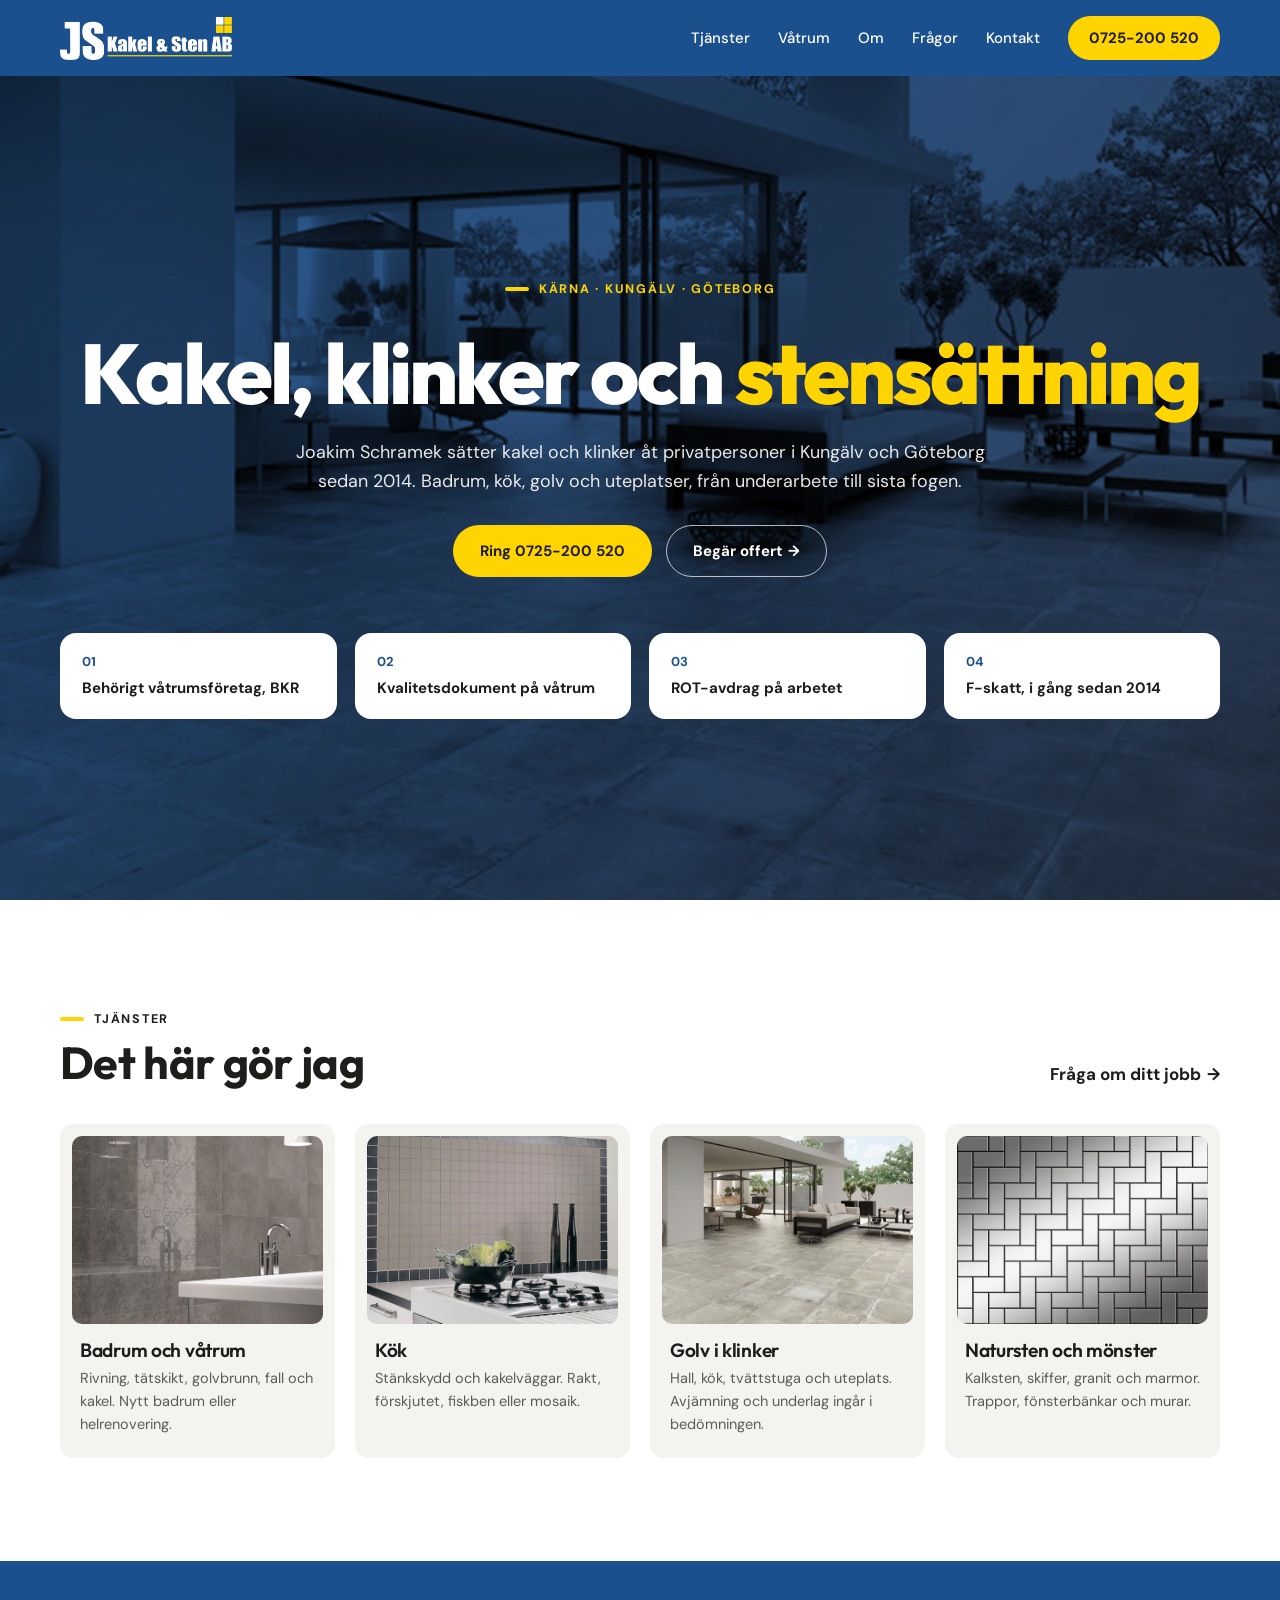
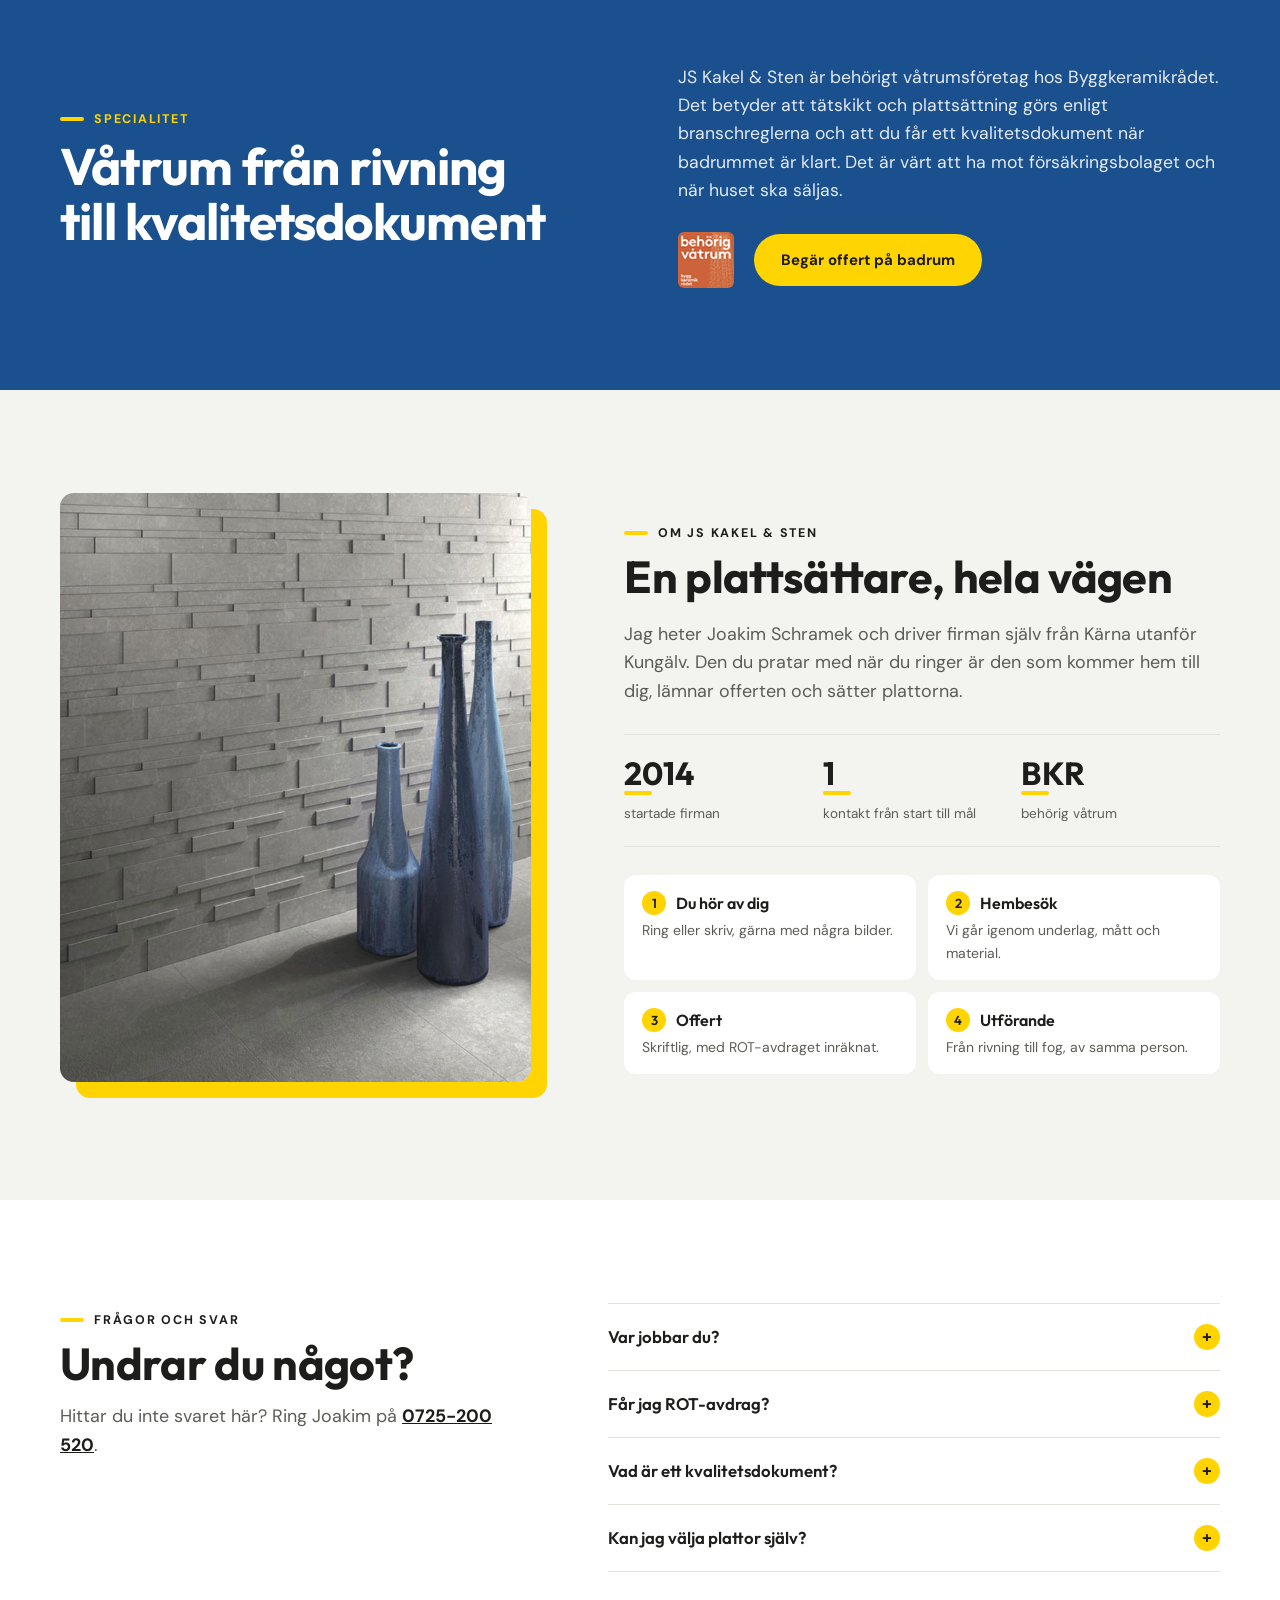
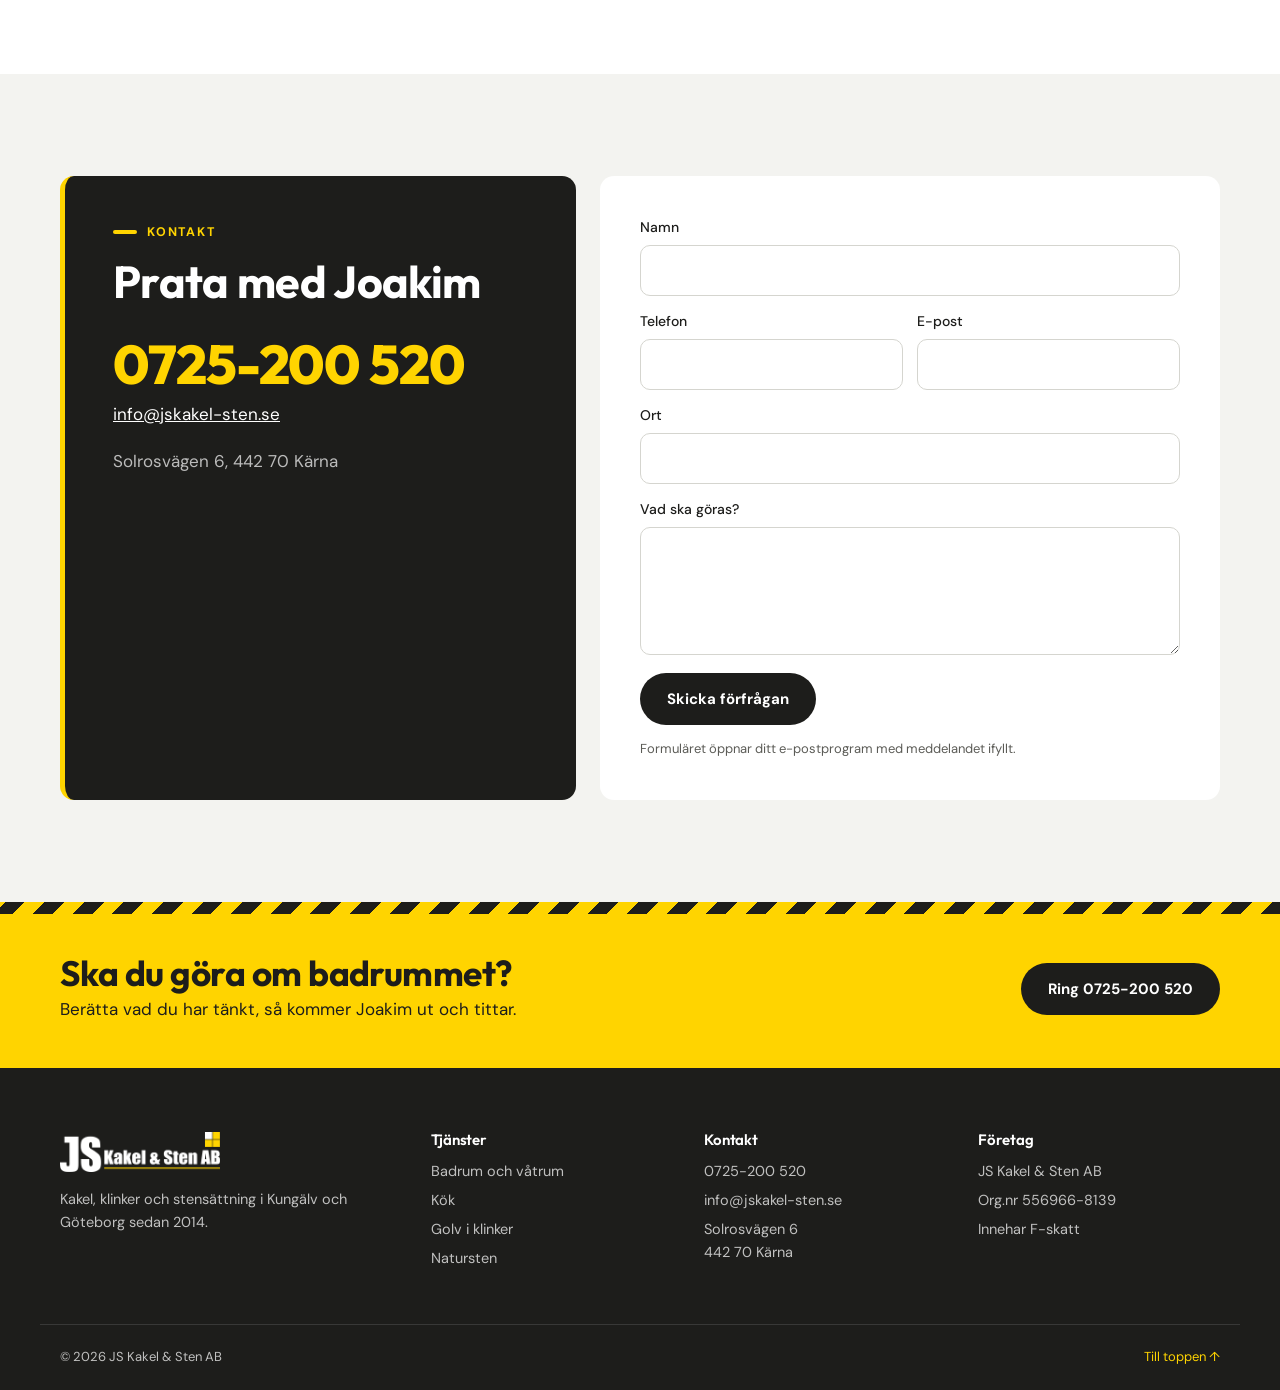
==== index.html @ a754ce3d "Redirect Pages root to docs/ Co-Authored-By: Claude Opus 5.5 <noreply@anthropic.com> Claude-Session:" ====
<!doctype html>
<html lang="sv">
<head>
  <meta charset="utf-8">
  <title>JS Kakel &amp; Sten AB</title>
  <meta http-equiv="refresh" content="0; url=docs/">
  <link rel="canonical" href="docs/">
  <script>location.replace('docs/' + location.hash);</script>
</head>
<body>
  <p><a href="docs/">Till JS Kakel &amp; Sten AB</a></p>
</body>
</html>
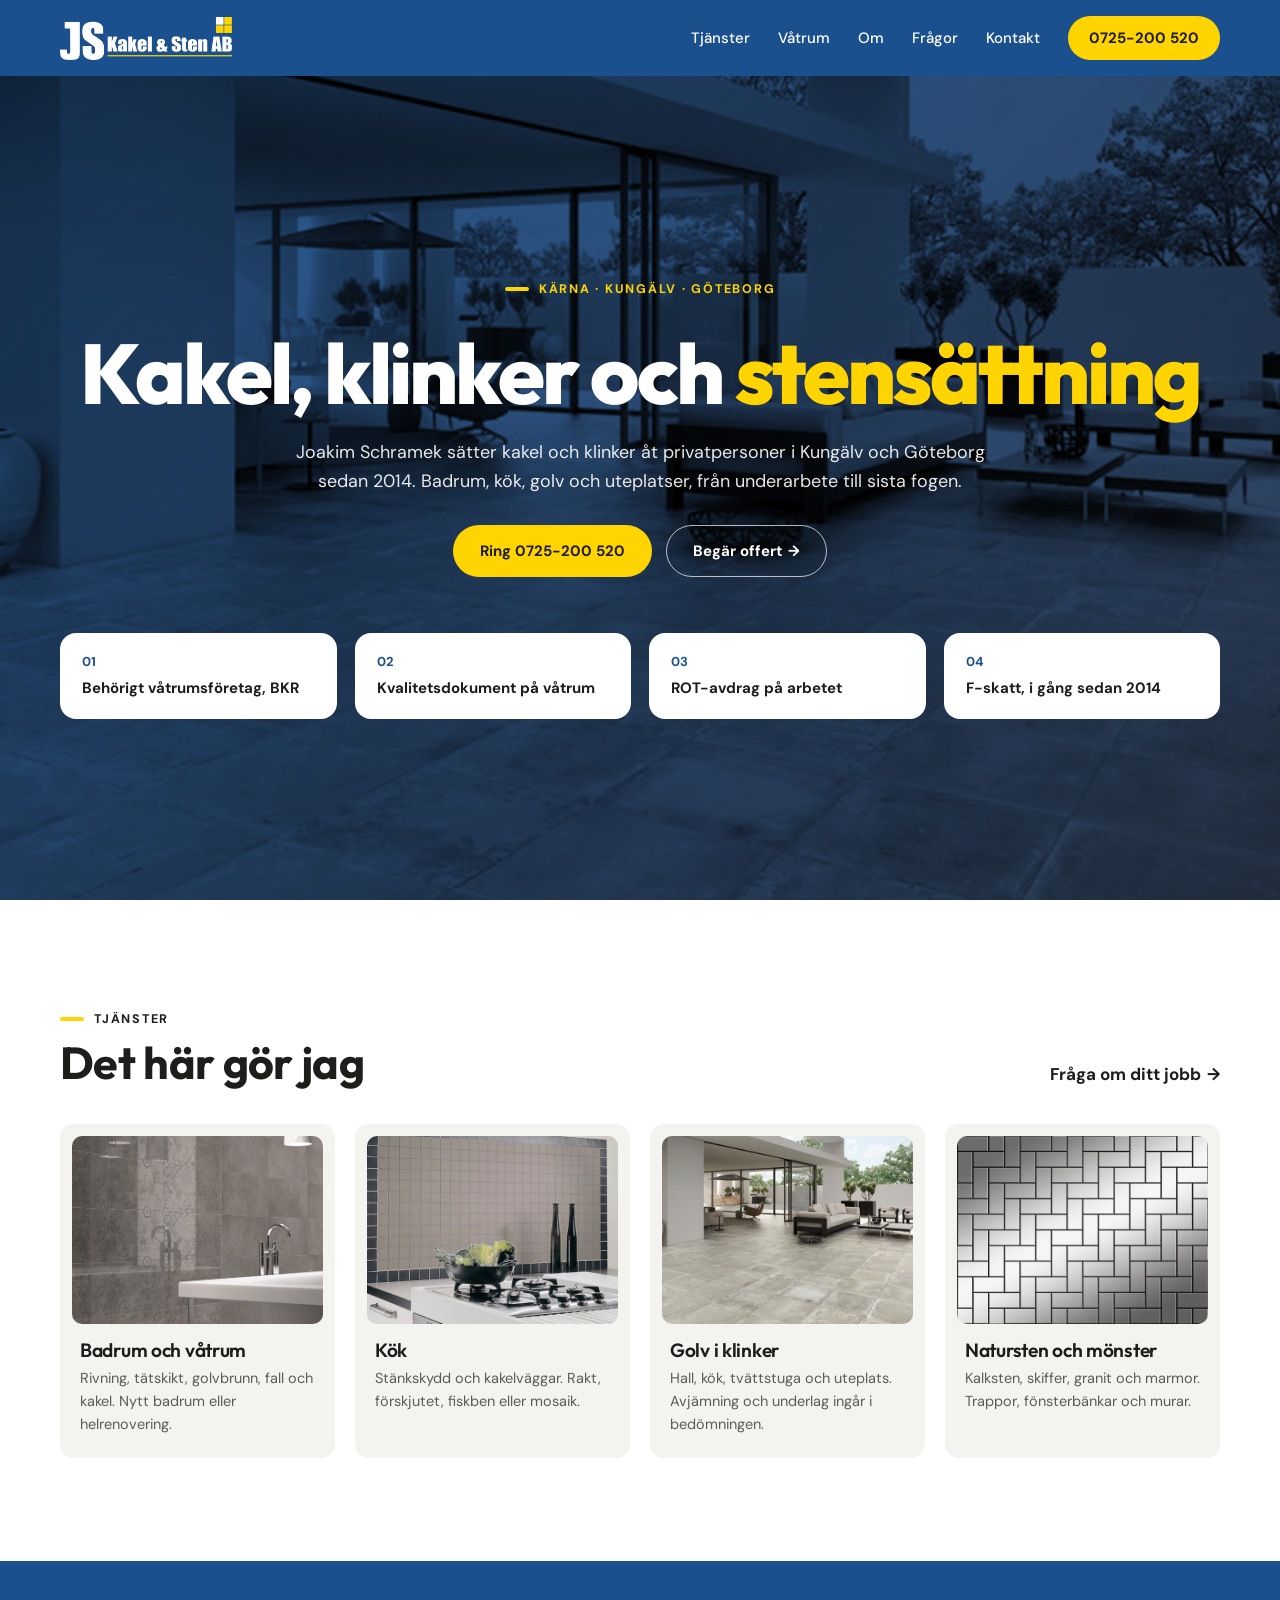
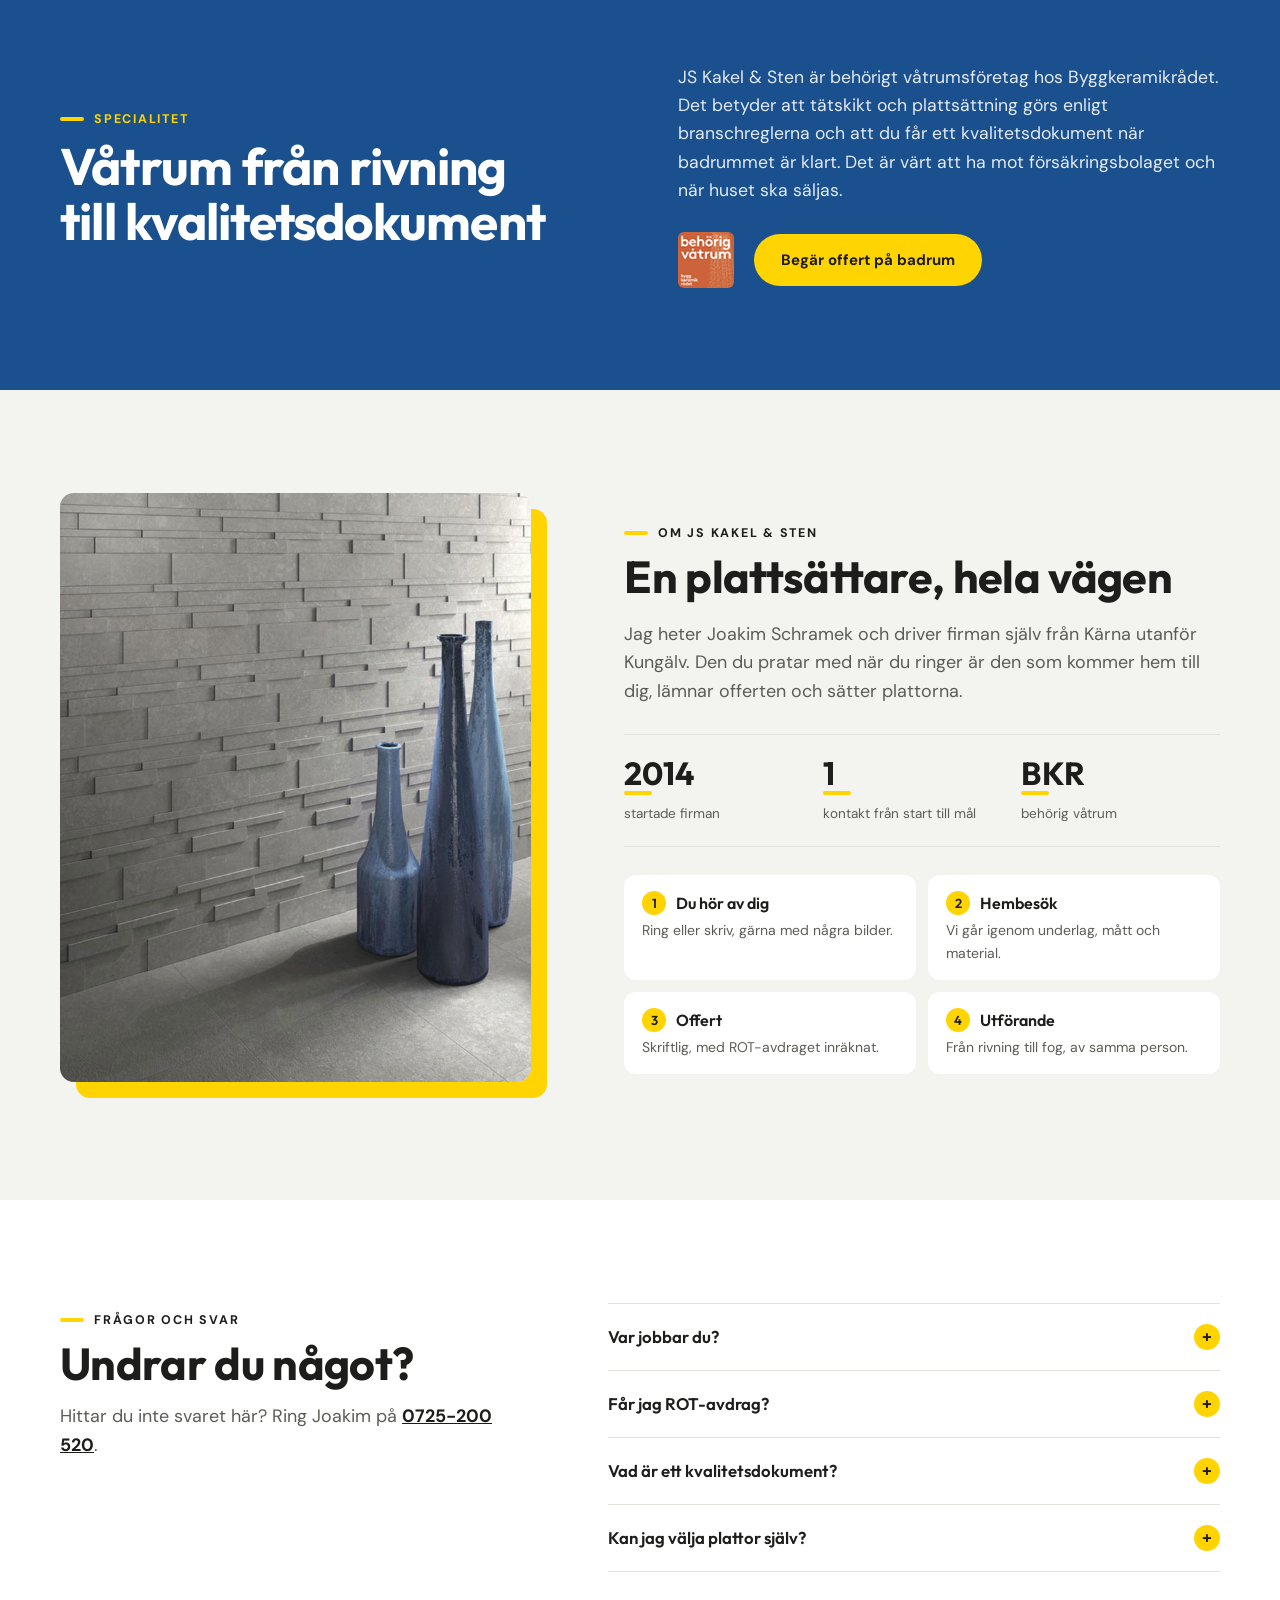
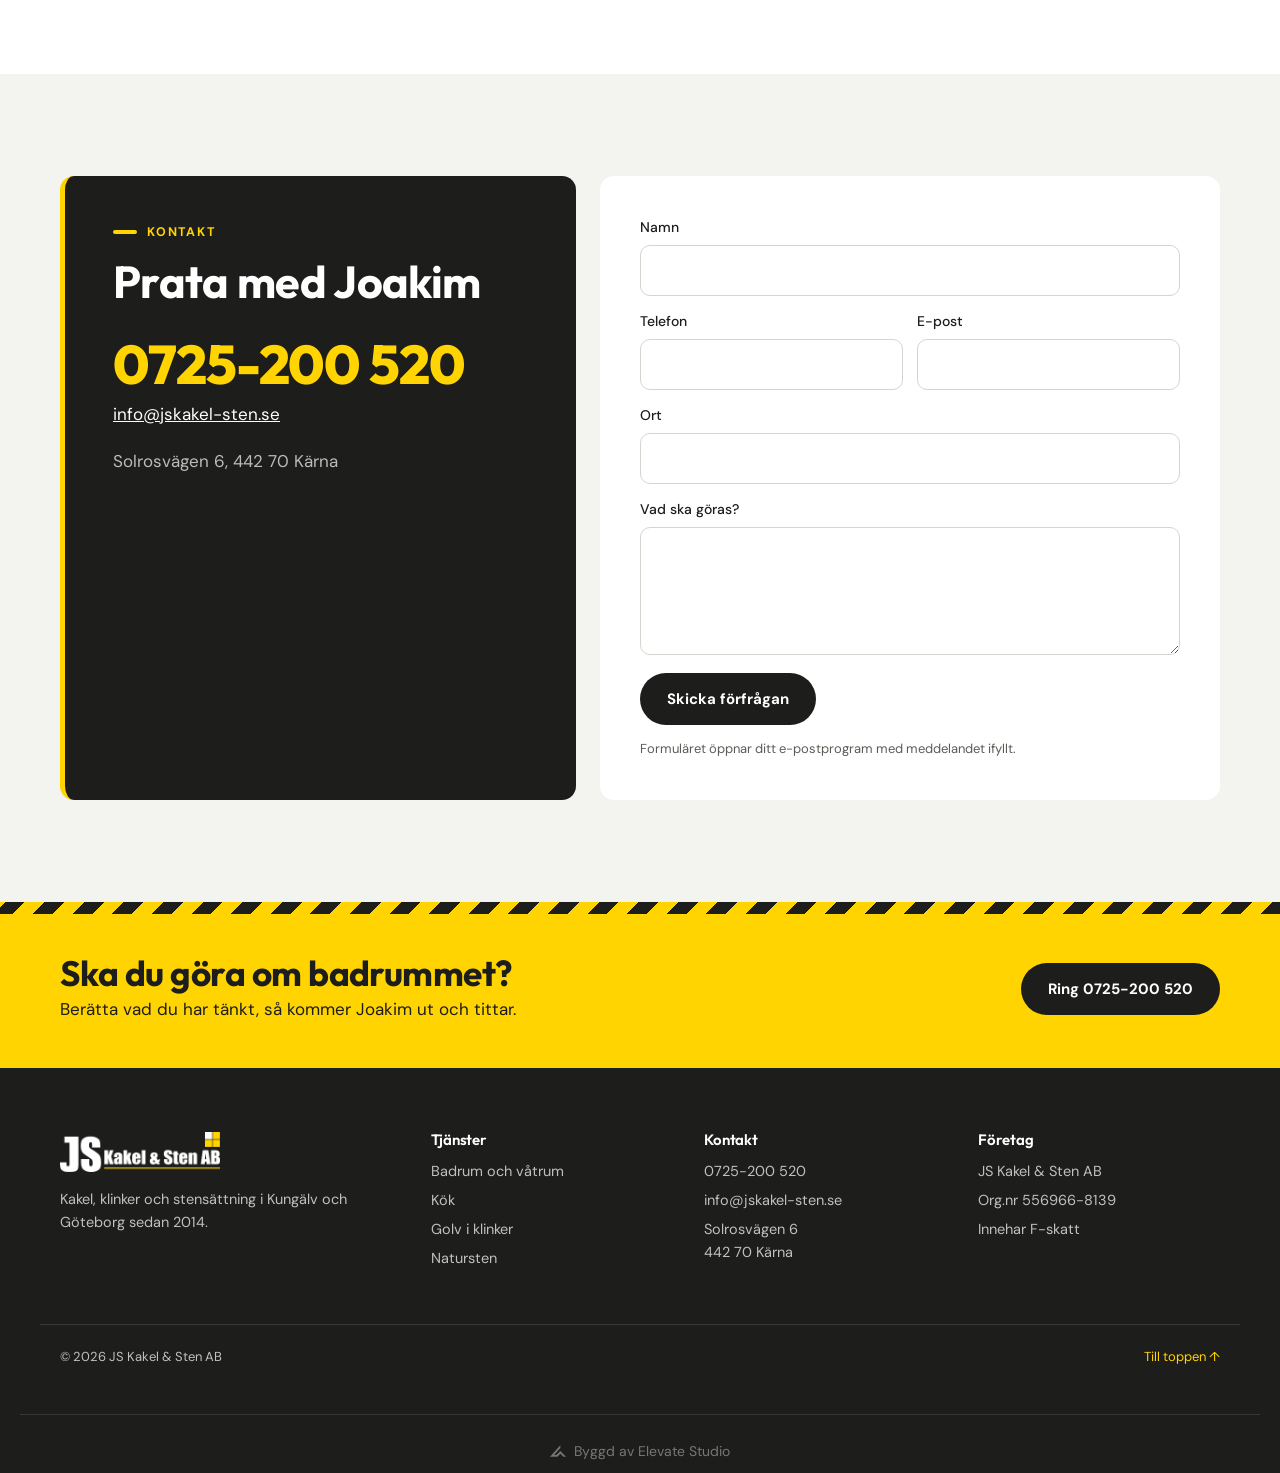
==== commit fd65e6de: "Lägg till Elevate Studio-credit med logga under footern Co-Authored-By: Claude Fable 5.1 <noreply@an" ====
--- a/index.html
+++ b/index.html
@@ -9,5 +9,8 @@
 </head>
 <body>
   <p><a href="docs/">Till JS Kakel &amp; Sten AB</a></p>
+<!-- elevate-credit -->
+<style>.elevate-credit{max-width:1240px;margin:24px auto 0;padding:20px 16px 0;border-top:1px solid rgba(128,128,128,.25);display:flex;justify-content:center;box-sizing:border-box}.elevate-credit a{display:inline-flex;align-items:center;gap:8px;padding:8px 0;font:inherit;font-size:13px;line-height:1;color:inherit;opacity:.55;text-decoration:none;transition:opacity .2s}.elevate-credit a:hover,.elevate-credit a:focus-visible{opacity:1}.elevate-credit svg{width:16px;height:16px;flex:none;display:block}@media(min-width:1024px){.elevate-credit a{font-size:14px}}</style>
+<div class="elevate-credit"><a href="https://elevatestudio.nu" target="_blank" rel="noopener"><svg viewBox="0 0 1884.3 1353.9" aria-hidden="true"><path d="M0.0 1353.9 L1218.7 0.0 L1218.7 329.1 L479.7 1136.4 L786.7 1132.4 L1215.5 687.4 L1884.3 1349.9 L1590.1 1349.9 L1218.6 994.7 L865.4 1349.9Z" fill="currentColor"/></svg>Byggd av Elevate Studio</a></div>
 </body>
 </html>
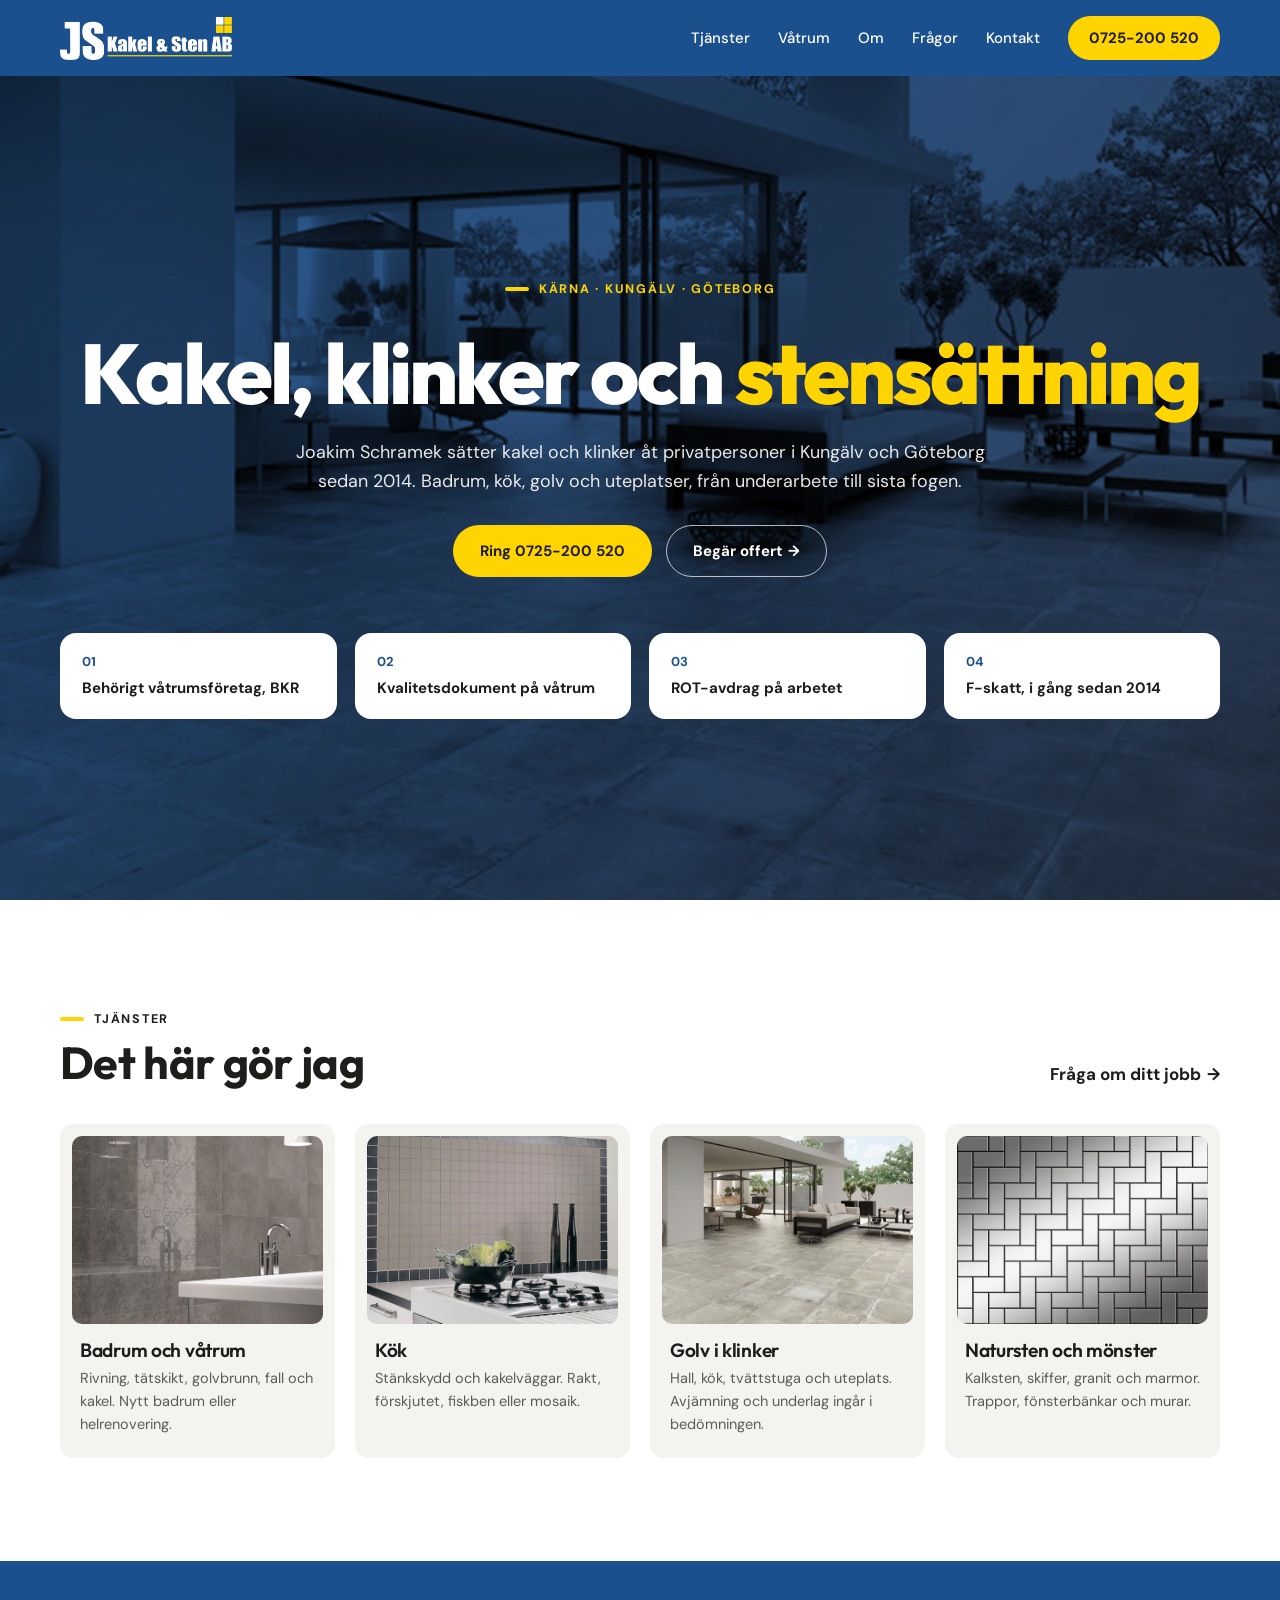
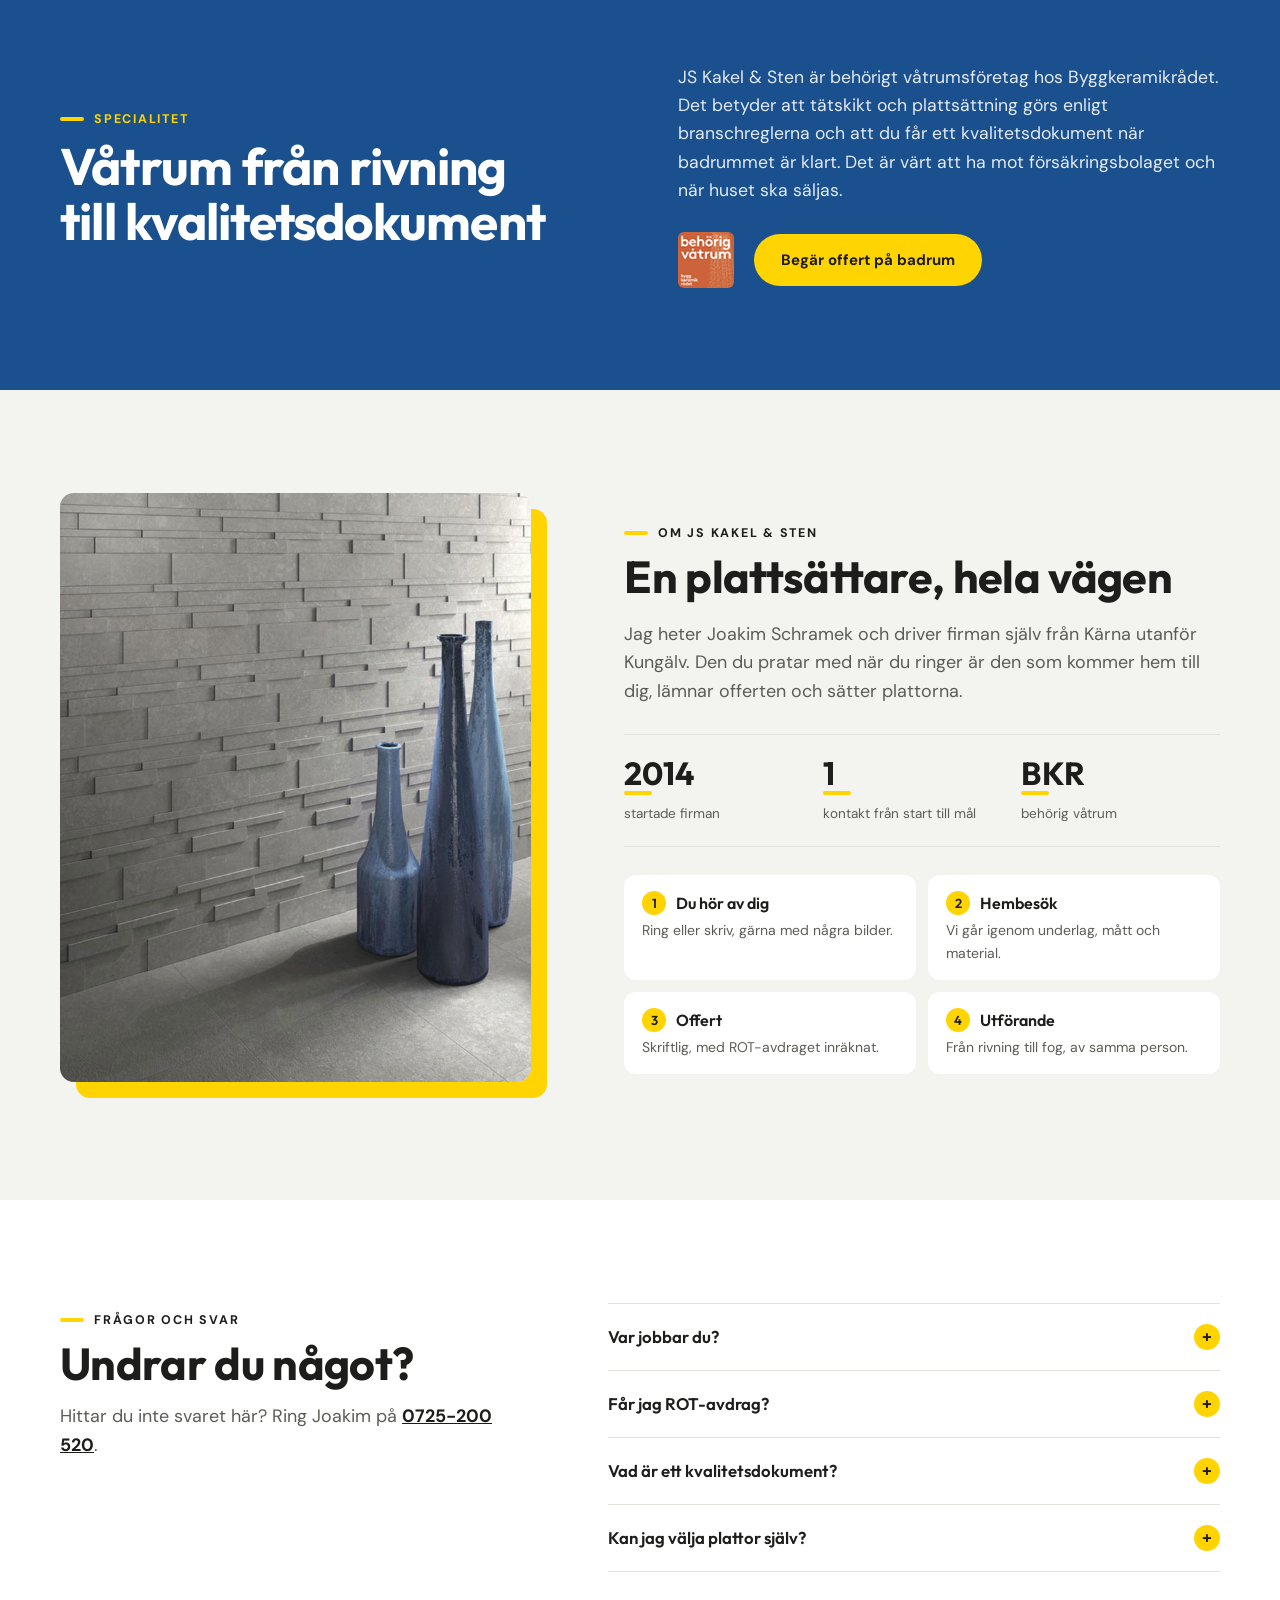
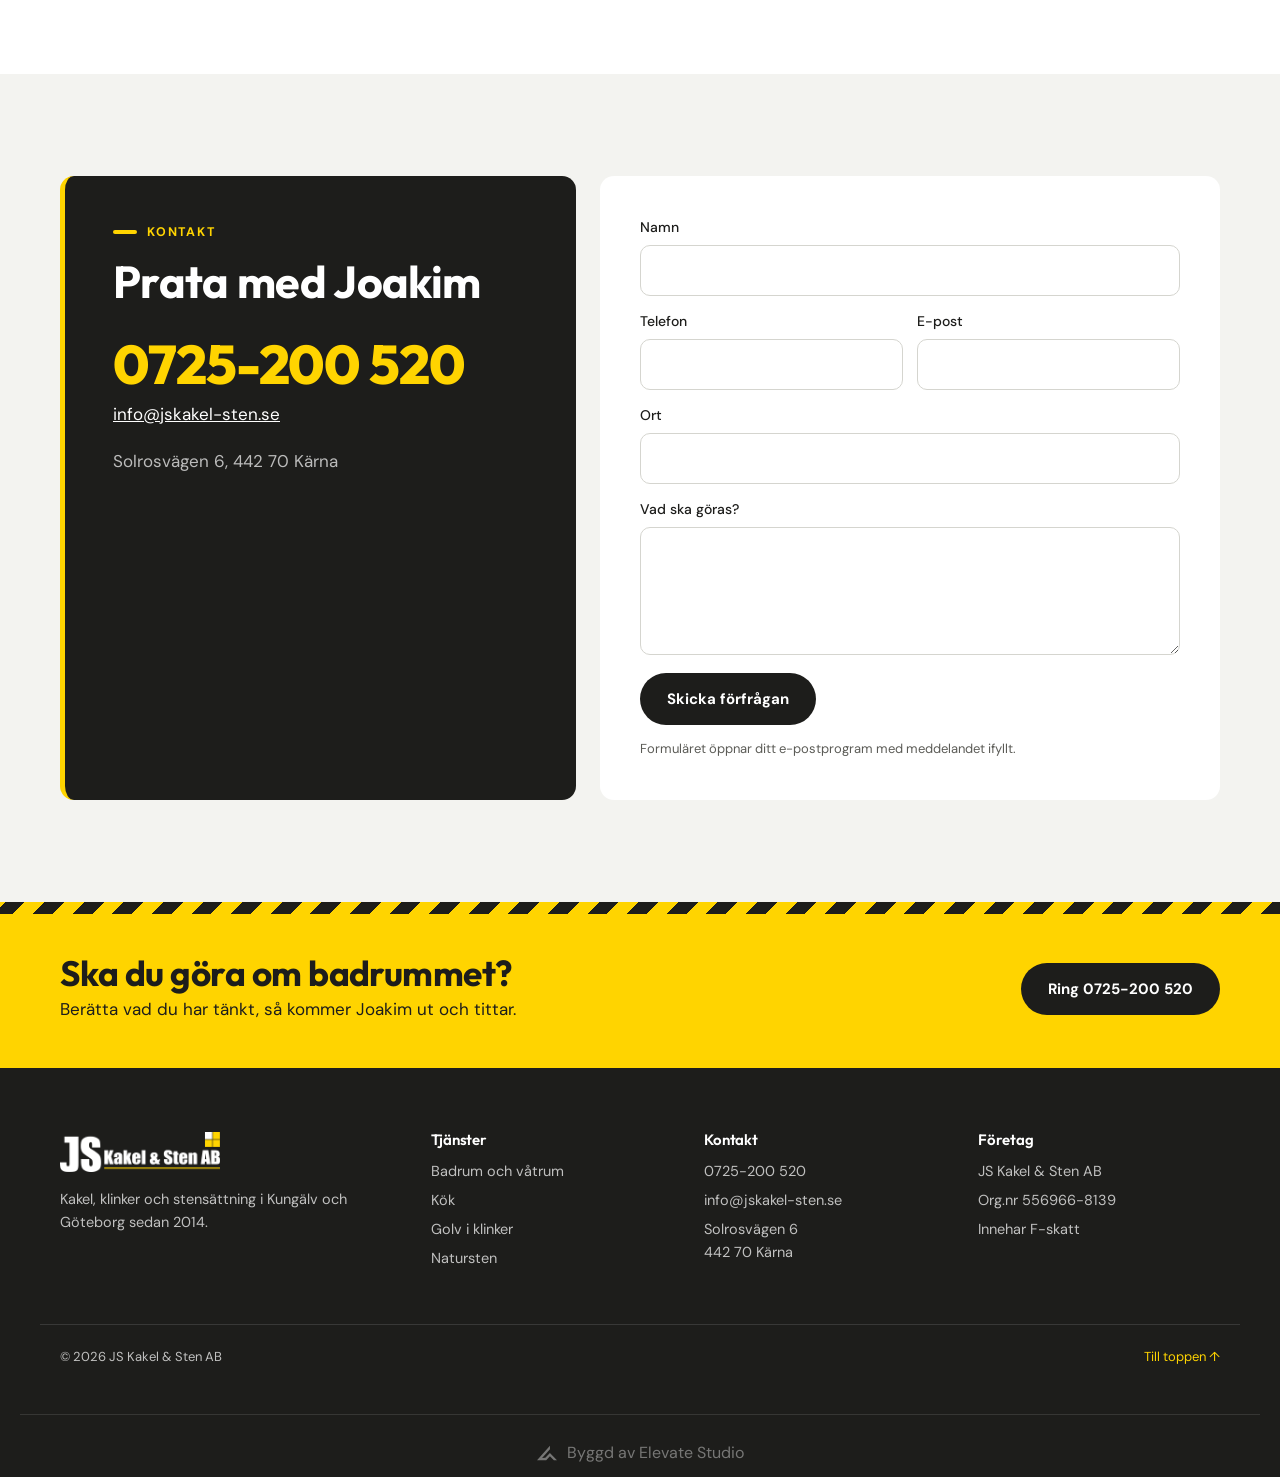
==== commit dc9bd2e0: "Gör Elevate Studio-crediten något större (20 px märke, 15–16 px text) Co-Authored-By: Claude Fable 5" ====
--- a/index.html
+++ b/index.html
@@ -10,7 +10,7 @@
 <body>
   <p><a href="docs/">Till JS Kakel &amp; Sten AB</a></p>
 <!-- elevate-credit -->
-<style>.elevate-credit{max-width:1240px;margin:24px auto 0;padding:20px 16px 0;border-top:1px solid rgba(128,128,128,.25);display:flex;justify-content:center;box-sizing:border-box}.elevate-credit a{display:inline-flex;align-items:center;gap:8px;padding:8px 0;font:inherit;font-size:13px;line-height:1;color:inherit;opacity:.55;text-decoration:none;transition:opacity .2s}.elevate-credit a:hover,.elevate-credit a:focus-visible{opacity:1}.elevate-credit svg{width:16px;height:16px;flex:none;display:block}@media(min-width:1024px){.elevate-credit a{font-size:14px}}</style>
+<style>.elevate-credit{max-width:1240px;margin:24px auto 0;padding:20px 16px 0;border-top:1px solid rgba(128,128,128,.25);display:flex;justify-content:center;box-sizing:border-box}.elevate-credit a{display:inline-flex;align-items:center;gap:10px;padding:8px 0;font:inherit;font-size:15px;line-height:1;color:inherit;opacity:.55;text-decoration:none;transition:opacity .2s}.elevate-credit a:hover,.elevate-credit a:focus-visible{opacity:1}.elevate-credit svg{width:20px;height:20px;flex:none;display:block}@media(min-width:1024px){.elevate-credit a{font-size:16px}}</style>
 <div class="elevate-credit"><a href="https://elevatestudio.nu" target="_blank" rel="noopener"><svg viewBox="0 0 1884.3 1353.9" aria-hidden="true"><path d="M0.0 1353.9 L1218.7 0.0 L1218.7 329.1 L479.7 1136.4 L786.7 1132.4 L1215.5 687.4 L1884.3 1349.9 L1590.1 1349.9 L1218.6 994.7 L865.4 1349.9Z" fill="currentColor"/></svg>Byggd av Elevate Studio</a></div>
 </body>
 </html>
